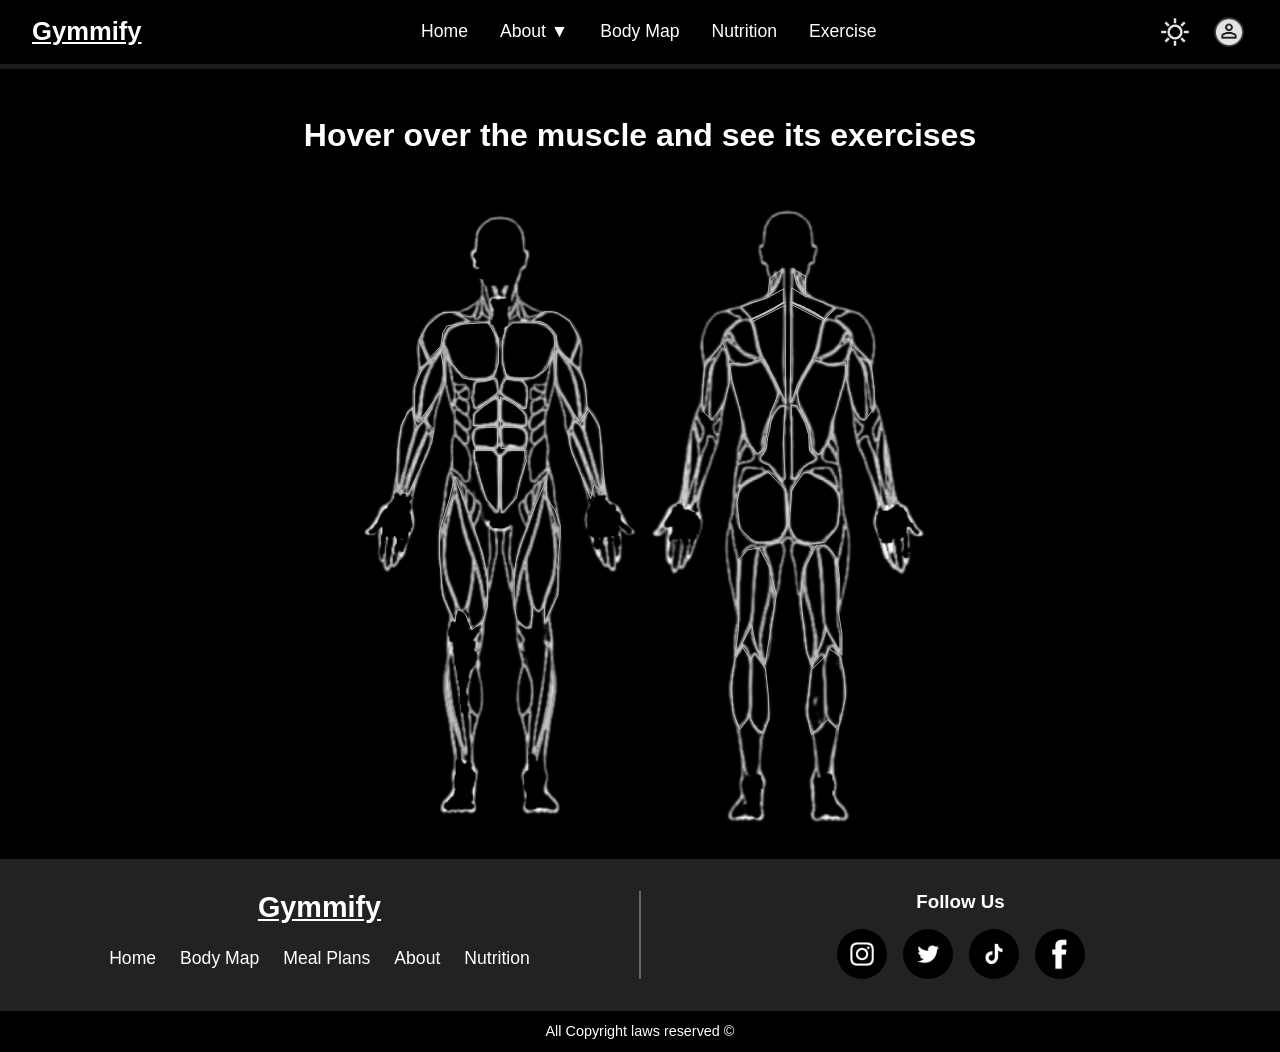
==== bodymap.html @ c86f5526 "Initial commit: Static pages for Gymmify fitness app" ====
<!DOCTYPE html>
<html lang="en">
<head>
    <meta charset="UTF-8">
    <meta name="viewport" content="width=device-width, initial-scale=1.0">
    <title>Gymmify - Your All-in-One Fitness App</title>
    <link rel="stylesheet" href="styles.css" />
    <script src="script.js" defer></script>
</head>

<body>
    <header>
        <div class="logo">
            <a href="index.html">Gymmify</a>
        </div>
        
        <button class="menu-toggle" aria-label="Toggle menu">
            <span></span>
            <span></span>
            <span></span>
        </button>
        
        <nav>
            <ul>
                <li><a href="index.html">Home</a></li>
                <li><a href="#">About ▼</a></li>
                <li><a href="bodymap.html">Body Map</a></li>
                <li><a href="#">Nutrition</a></li>
                <li><a href="exercises.html">Exercise</a></li>
            </ul>
        </nav>
        
        <div class="icons">
            <img src="/images/brightness.png" alt="Theme toggle" aria-label="Toggle theme">
            <img src="/images/pfp.png" alt="User profile" aria-label="User profile">
        </div>
    </header>
    <main>
        <h2 class="bodypage">Hover over the muscle and see its exercises</h2>
        <div class="body">
            <svg width="716" height="704" viewBox="0 0 716 704" fill="none" xmlns="http://www.w3.org/2000/svg" xmlns:xlink="http://www.w3.org/1999/xlink">
            <rect width="716" height="704" fill="#1E1E1E"/>
            <path id="Vector" d="M362 0H0V704H362V0Z" fill="black"/>
            <path id="Vector_2" d="M362 0H0V704H362V0Z" fill="url(#pattern0_137_194)"/>
            <path id="quads right" d="M175.5 359.5L157 311L151 336L140.5 370V398.5L144 440.5L157 468.5L159.5 455.5H163L168.5 459.5L175.5 477L187.5 468.5L192.5 451.5V420.5L187.5 396L175.5 359.5Z" stroke="#BFBFBF"/>
            <path id="quads left" d="M244 343.5L256.5 314V334L266 347.5L271.5 363.5V373.5L269 407.5V439.5L254.5 468.5V451.5L248 457.5L242 451.5L239.5 475H233.5L224.5 466.5L221.5 451.5V435V415.5L224.5 398.5L230 381L244 343.5Z" stroke="#BFBFBF"/>
            <path id="chest right" d="M194.5 143.5L193 143.603M193 143.603L165.5 145.5L150 150L144 166L147 181.5L158 193L165.5 204L184.5 207C188.833 206.667 197.7 205.6 198.5 204C199.3 202.4 202.833 192.667 204.5 188V163.5L193 143.603Z" stroke="#BFBFBF"/>
            <path id="chest left" d="M212.5 150L220.5 144H247.5L256 147L265.5 158.5V177L256 195L242.5 204H214L209 188V162.5L212.5 150Z" stroke="#BFBFBF"/>
            <path id="bicep left" d="M266 210L268 174.5L293 196L298.5 211.5L301 238.5L292 251.5L266 210Z" stroke="#BFBFBF"/>
            <path id="bicep right" d="M142 172L122 193L113.5 213V245.5L118 252L144 215.5L147.5 206.5L141 172" stroke="#BFBFBF"/>
            <path id="forearm left" d="M292.5 254.5L303 239.5L314 256L316.5 286L320.5 330L308 319.5L304.5 335L301.5 327L283.5 283L279.5 262.5L287 251.5L292.5 254.5Z" stroke="#BFBFBF"/>
            <path id="forearm right" d="M107 239.5L106.5 240.5M106.5 240.5L99 255.5L95 286.5L94 318L99 327.5L107 330L119.5 302.5L132 274.5L134.5 259.5L124 249.5L116.5 258L113 249.5L111 236.5L106.5 240.5Z" stroke="#BFBFBF"/>
            <path id="shoulder right" d="M144 133L158.5 132.5L173.5 143L148.5 147.5L144 155L142 169.5L128 184L118 163L127 147.5L144 133Z" stroke="#BFBFBF"/>
            <path id="shoulder left" d="M242.5 140.5L254.5 132H263L264.5 132.5L268 133L282 142.5L293 162.5L290.5 167.5L283.5 186L267.5 171.5V157.5L258 146.5L250 142.5H241L242.5 140.5Z" stroke="#BFBFBF"/>
            <path id="abdominal 1" d="M230.5 206C230.381 206 230.029 205.993 229.5 205.979M229.5 205.979C226.483 205.904 217.679 205.642 213 205.5L208 211L206.5 220.5L212 225L220 229L225.5 234L229.5 237H234.5L235.5 227V221V213.5L229.5 205.979Z" stroke="#BFBFBF"/>
            <path id="abdominal 2" d="M200.5 204.5L189 208L180 208.5L178 212C178.167 215 178.4 221.1 178 221.5C177.5 222 175.5 222 175.5 226C175.5 230 179 235 179 236C179 237 181 237 182.5 236C184 235 185 236 186 234.5C187 233 189 232 190 231.5C191 231 190.5 230.5 191.5 230C192.5 229.5 194 228.5 194.5 228C195 227.5 197.5 224.5 198 224C198.4 223.6 199.833 222.5 200.5 222C200.5 222.167 200.7 222.3 201.5 221.5C202.3 220.7 203.5 219.167 204 218.5V217C203.667 216.667 203 215.6 203 214C203 212 204 207 203 206.5C202.2 206.1 201.667 205.333 201.5 205" stroke="#BFBFBF"/>
            <path id="abdominal 3" d="M206.5 256V224.5L221.5 232.5L234.5 243.5V256H206.5Z" stroke="#BFBFBF"/>
            <path id="abdominal 4" d="M204 255.5V224L189.5 234L178 243L177 255.5H204Z" stroke="#BFBFBF"/>
            <path id="abdominal 5" d="M232.5 280.5H207.5L206.5 257.5H230.5L235.5 268L234 280.5H232.5Z" stroke="#BFBFBF"/>
            <path id="abdominal 6" d="M203.5 258V258.5M203.5 258.5V280H179.5L176 270L178 261L181.5 257.5H203.5V258.5Z" stroke="#BFBFBF"/>
            <path id="abdominal 7" d="M232.5 282.5H214L207.5 288V350L210.5 349L224 334L227.5 316.5L230.5 307C232.333 301.5 235.8 291 235 293C234.2 295 233 286.833 232.5 282.5Z" stroke="#BFBFBF"/>
            <path id="abdominal 8" d="M204.5 347.037V287.919L198.5 282.5H178.5V293.338L183 308.61L191 335.213L203.5 349.5L204.5 347.037Z" stroke="#BFBFBF"/>
            <path id="Vector_3" d="M716 0H362V704H716V0Z" fill="black"/>
            <path id="Vector_2_2" d="M716 0H362V704H716V0Z" fill="url(#pattern1_137_194)"/>
            <path id="neck left" d="M499 95.4921L512.5 85.8413L508.5 101.079L496.5 115.302L499 95.4921Z" stroke="#BFBFBF"/>
            <path id="neck right" d="M528 102.603L524 85.8413L537.5 93.4603V113.27L528 102.603Z" stroke="#BFBFBF"/>
            <path id="Vector 1" d="M477 140.597C477.77 140.487 479.028 140.195 479.867 139.82C481.237 139.209 481.802 138.897 482.549 138.586C482.91 138.436 483.244 138.312 483.594 138.12C484.049 137.871 484.985 137.618 486.162 137.217C487.161 136.876 488.099 136.228 489.061 135.818C489.636 135.572 490.029 135.441 490.656 135.105C491.796 134.491 492.622 134.123 492.953 133.942C493.634 133.568 494.242 133.374 494.582 133.219C495.135 132.968 496.108 132.371 497.205 131.842C497.918 131.497 498.398 131.235 498.759 130.943C498.997 130.75 499.745 130.433 500.618 129.985C501.543 129.51 502.683 128.968 503.159 128.694C503.847 128.298 504.212 127.945 504.591 127.743C505.047 127.5 505.508 127.103 506.29 126.555C507.001 126.058 507.561 125.786 507.947 125.567C508.61 125.19 509 125.037 509.343 124.808C509.644 124.607 510.009 124.36 510.351 124.186C510.624 124.047 510.891 123.903 511.143 123.711C511.456 123.473 511.773 123.263 512.061 123.08C512.431 122.844 512.727 122.751 513.185 122.54C513.699 122.311 513.951 122.239 514.104 122.166C514.185 122.129 514.274 122.092 514.42 122" stroke="#BFBFBF" stroke-width="2" stroke-linecap="round"/>
            <path id="Vector 2" d="M522 121.905C522.771 122.013 524.028 122.305 524.867 122.68C526.237 123.292 526.803 123.604 527.55 123.915C527.91 124.065 528.244 124.189 528.594 124.38C529.049 124.63 529.985 124.883 531.162 125.285C532.161 125.625 533.1 126.272 534.062 126.683C534.637 126.929 535.03 127.06 535.656 127.397C536.797 128.009 537.623 128.377 537.953 128.559C538.635 128.934 539.242 129.127 539.583 129.281C540.135 129.532 541.108 130.129 542.206 130.66C542.918 131.004 543.398 131.265 543.76 131.559C543.998 131.751 544.746 132.069 545.618 132.517C546.543 132.991 547.684 133.532 548.16 133.807C548.847 134.202 549.213 134.556 549.592 134.759C550.047 135.001 550.509 135.398 551.291 135.945C552.001 136.443 552.562 136.714 552.948 136.934C553.611 137.31 554 137.464 554.344 137.693C554.644 137.894 555.009 138.14 555.352 138.315C555.625 138.453 555.891 138.599 556.144 138.791C556.457 139.028 556.774 139.238 557.061 139.421C557.431 139.656 557.727 139.751 558.186 139.96C558.7 140.189 558.952 140.263 559.104 140.336C559.186 140.372 559.275 140.409 559.421 140.5" stroke="#BFBFBF" stroke-width="2" stroke-linecap="round"/>
            <path id="lat left" d="M509 218.693L491.5 183L472 189.629L455 188.099L458 207.985L466 237.05L472 269.683L485 286L492.5 281.921L499.5 242.658L509 218.693Z" stroke="#BFBFBF"/>
            <path id="lat right" d="M563.333 189.554L546.171 184L528 217.828L531.533 236.005L541.629 256.706L544.657 280.436L551.219 287L555.257 284.475L566.362 267.309L567.371 250.142L581 202.681V187.029L563.333 189.554Z" stroke="#BFBFBF"/>
            <path id="tricep left" d="M428 190.145L448 166C450 170.695 454 180.286 454 181.091C454 181.896 454.667 199.535 455 208.255L449 233.406L435.5 249L428 241.958L425 233.406L428 190.145Z" stroke="#BFBFBF"/>
            <path id="tricep right" d="M583 184.298L588.5 168L607.5 185.826L609.5 195.503L612 215.876V237.267L601.5 250L595.5 247.453L589.5 236.248L582 204.671L583 184.298Z" stroke="#BFBFBF"/>
            <path id="trap left" d="M479 140.19L467 126.476L495.5 117.333L514 107.175V122.413L479 140.19Z" stroke="#BFBFBF"/>
            <path id="trap right" d="M522 121.905L522.5 106.159L538 115.81L540 114.794L570 128L558.5 140.698L522 121.905Z" stroke="#BFBFBF"/>
            <path id="mid back right" d="M557 141.923L522 124L521 230H522.5L525 223.343L528 213.101L545.5 182.377L553 162.406L557 141.923Z" stroke="#BFBFBF"/>
            <path id="mid back left" d="M479 143.343L515.493 125L516 232L515.493 228.943L493.192 183.595L490.658 181.557L479 143.343Z" stroke="#BFBFBF"/>
            <path id="glute left" d="M466.5 322.032L496 305.27L516 325.587L518 364.19L508 381.968H482L466.5 367.238L463 339.81L466.5 322.032Z" stroke="#BFBFBF"/>
            <path id="glute right" d="M520 364.19L522.5 325.587L536 306.286H538L544 307.302L564 318.476L574.5 329.651V344.889L572.5 364.19L559 381.968L540.5 384.508L527 379.429L520 364.19Z" stroke="#BFBFBF"/>
            <path id="hamstring left" d="M474.846 390.53L487.209 388L498.088 408.745L506 439.104L493.637 515L483.747 496.279L479.297 471.992L461 505.892L464.956 476.04V401.155L474.846 390.53Z" stroke="#BFBFBF"/>
            <path id="hamstring right" d="M536 411.385L549 386H560.5L571 398.692L574.5 419.508L573 456.062L577 480.938V504.292L560.5 477.385L544.5 518L539 501.246L536 477.385L532 440.323L536 411.385Z" stroke="#BFBFBF"/>
            <path id="calf right" d="M543.952 520.373L560.253 504.622L562.229 497L575.072 506.146L579.024 521.897L581 549.843C578.365 561.53 573.096 585.106 573.096 585.919C573.096 586.732 565.852 578.467 562.229 574.232L543.952 591L540 572.708V553.908L543.952 520.373Z" stroke="#BFBFBF"/>
            <path id="calf left" d="M478.241 509.213L468.855 496L460.952 509.213L458.482 524.459L457 540.213L458.976 566.639L466.386 585.443L476.759 571.213L483.675 584.934L491.578 589L498 573.754L497.012 545.803L494.048 518.869L482.687 502.607L478.241 509.213Z" stroke="#BFBFBF"/>
            <path id="lower back right" d="M535 301L549 292V289L542 283L541 265.5L537.5 253.5L528.5 234.5L522 233L523 313H524H528.5L535 301Z" stroke="#BFBFBF"/>
            <path id="lower back left" d="M513.5 272.5L515.5 313.5L514 314.5L512 315C511.333 314.167 509.8 312.3 509 311.5C508.2 310.7 507.667 309.833 507.5 309.5L506 308C505.5 307.5 504.5 305.5 503 305C501.5 304.5 503 303.5 500.5 300.5C499.7 300.1 498.5 298.667 498 298L493.5 297L490 294.5L488.5 290.5L491.5 286.5L495 281L496.5 268.5C497.5 264.833 499.5 257.2 499.5 256V254L503 243L510 234.5H515.5L513.5 272.5Z" stroke="#BFBFBF"/>
            <defs>
            <pattern id="pattern0_137_194" patternContentUnits="objectBoundingBox" width="1" height="1">
            <use xlink:href="#image0_137_194" transform="matrix(0.00393481 0 0 0.00202135 0 -0.000283447)"/>
            </pattern>
            <pattern id="pattern1_137_194" patternContentUnits="objectBoundingBox" width="1" height="1">
            <use xlink:href="#image1_137_194" transform="scale(0.0026178 0.00133723)"/>
            </pattern>
            <image id="image0_137_194" data-name="body-removebg-preview (2).png" width="504" height="495" preserveAspectRatio="none" xlink:href="[data-uri]"/>
            <image id="image1_137_194" data-name="image.png" width="382" height="748" preserveAspectRatio="none" xlink:href="[data-uri]"/>
            </defs>
            </svg>
        </div>
        <div id="muscle-info-box"></div>
        <!-- <div class="exercises">
            <p id="exercise">PLACEHOLDERS</p>

        </div> -->
    </main>
    <footer>
        <div class="footer-top">
            <div class="footer-left">
                <div class="brand-row">
                    <h2>Gymmify</h2>
                </div>
                <nav class="top-links">
                    <a href="#">Home</a>
                    <a href="#">Body Map</a>
                    <a href="#">Meal Plans</a>
                    <a href="#">About</a>
                    <a href="#">Nutrition</a>
                </nav>
            </div>

            <div class="footer-right">
                <h3>Follow Us</h3>
                <div class="social-icons">
                    <a href="#" aria-label="Instagram">
                        <img src="/images/instablack.png" alt="Instagram">
                    </a>
                    <a href="#" aria-label="Twitter">
                        <img src="/images/twitterblack.png" alt="Twitter">
                    </a>
                    <a href="#" aria-label="TikTok">
                        <img src="/images/tiktokblack.png" alt="TikTok">
                    </a>
                    <a href="#" aria-label="Facebook">
                        <img src="/images/faceblack.png" alt="Facebook">
                    </a>
                </div>
            </div>
        </div>

        <div class="footer-bottom">
            <p>All Copyright laws reserved ©</p>
        </div>
    </footer>
</body>
</html>
---- styles.css ----
* {
  margin: 0;
  padding: 0;
  box-sizing: border-box;
}

body{
    background-color: #000; 
    font-family: Arial, sans-serif;
}

/* ==================== HEADER ==================== */
header {
    color: #fff;
    padding: 0.8rem 2rem;
    display: flex;
    align-items: center;
    justify-content: space-between;
    border-bottom: solid #1C1C1C 5px;
    position: relative;
}

.logo {
    font-size: 1.6rem;
    font-weight: bold;
    text-decoration: underline;
    z-index: 1001;
}

.logo a {
    color: white;
    text-decoration: none;
}

/* Hamburger Menu Button */
.menu-toggle {
    display: none; /* Hidden by default on desktop */
    background: none;
    border: none;
    cursor: pointer;
    padding: 0.5rem;
    z-index: 1001;
    flex-direction: column;
    gap: 4px;
}

.menu-toggle span {
    display: block;
    width: 25px;
    height: 3px;
    background-color: #fff;
    transition: all 0.3s ease;
    border-radius: 2px;
}

/* Hamburger animation when open */
.menu-toggle.active span:nth-child(1) {
    transform: rotate(45deg) translate(5px, 5px);
}

.menu-toggle.active span:nth-child(2) {
    opacity: 0;
}

.menu-toggle.active span:nth-child(3) {
    transform: rotate(-45deg) translate(7px, -6px);
}

nav {
    display: flex;
}

nav ul {
    list-style: none;
    margin: 0;
    padding: 0;
    display: flex;
    gap: 2rem;
}

nav a {
    text-decoration: none;
    color: #fff;
    font-size: 1.1rem;
}

nav a:hover {
    opacity: 0.6;
    text-decoration: underline;
}

.icons {
    display: flex;
    align-items: center;
    gap: 1rem;
    z-index: 1001;
}

.icons img {
  width: 38px;
  height: 38px;
  border-radius: 50%;
  padding: 4px;
  cursor: pointer;
  transition: transform 0.2s ease;
}

.icons img:hover {
  transform: scale(1.3);
}

/* ==================== MAIN CONTENT ==================== */
main {
    margin-left: 10%;
    margin-right: 10%;
}

.feature {
  display: grid;
  grid-template-columns: 1fr 1fr;
  align-items: center;
  gap: 2rem;
  margin: 3rem 0;
  padding: 0 2rem;
}

.feature .text {
  max-width: 500px;
  margin: 0 auto;
  text-align: center;
}

.feature .image {
  display: flex;
  justify-content: center;
}

.feature .image img {
  max-width: 60%;
  height: auto;
}

h2 {
    color: white;
    font-size: clamp(1.2rem, 3vw, 2rem); /* Responsive font size */
}

button {
  margin: 2rem;
  padding: 1rem 2rem;
  border-radius: 10px;
  cursor: pointer; 
  background-color: #2C2C2C;
  border: none;
  color: white;
  font-size: 1rem;
  transition: background-color 0.3s ease;
}

button:hover {
  background-color: #414040;
  text-decoration: underline;
}

/* ==================== FOOTER ==================== */
footer {
  background: #111;
  color: #fff;
  width: 100%;
}

.footer-top {
  display: flex;
  justify-content: space-between;
  align-items: flex-start;
  padding: 2rem;
  background: #222;
  gap: 2rem;
}

.footer-left {
  flex: 1;
  min-width: 250px;
  text-align: center; /* Center all content */
  display: flex;
  flex-direction: column;
  align-items: center;
}

.footer-right {
  flex: 1;
  padding-left: 2rem;
  border-left: 2px solid #666;
  min-width: 200px;
  text-align: center; /* Center all content */
  display: flex;
  flex-direction: column;
  align-items: center;
}

.brand-row {
  display: flex;
  flex-direction: column; /* Stack Gymmify on top */
  align-items: center;
  gap: 1rem;
  margin-bottom: 1.5rem;
  width: 100%;
}

.brand-row h2 {
  text-decoration: underline;
  margin: 0;
  font-size: 1.8rem;
}

.top-links {
  display: flex;
  gap: 1.5rem;
  flex-wrap: wrap;
  justify-content: center;
}

.top-links a {
  text-decoration: none;
  color: #fff;
}

.top-links a:hover {
  opacity: 0.7;
}

.bottom-links {
  list-style: none;
  margin: 0;
  padding: 0;
  display: flex;
  gap: 2rem;
  flex-wrap: wrap;
  justify-content: center; /* Center the links */
}

.bottom-links a {
  text-decoration: none;
  color: #fff;
}

.bottom-links a:hover {
  opacity: 0.7;
}

.footer-right h3 {
  margin-bottom: 1rem;
  text-align: center;
}

.social-icons {
  display: flex;
  gap: 1rem;
  flex-wrap: wrap;
  justify-content: center; /* Center the icons */
}

.social-icons a {
  display: inline-flex;
  align-items: center;
  justify-content: center;
  background: #000;
  border-radius: 50%;
  width: 50px;
  height: 50px;
  transition: transform 0.2s ease;
}

.social-icons a:hover {
  transform: scale(1.1);
}

.social-icons img {
  width: 38px;
  height: 38px;
}

.footer-bottom {
  background: #000;
  text-align: center;
  padding: 0.8rem;
  font-size: 0.9rem;
}

/* ==================== RESPONSIVE BREAKPOINTS ==================== */

/* Tablet (768px and below) */
@media (max-width: 768px) {
  /* Header adjustments - Show hamburger menu */
  header {
    padding: 0.8rem 1rem;
  }
  
  .menu-toggle {
    display: flex; /* Show hamburger on tablet and mobile */
  }
  
  nav {
    position: fixed;
    top: 0;
    right: -100%; /* Hidden off-screen */
    width: 70%;
    max-width: 300px;
    height: 100vh;
    background: #1a1a1a;
    padding: 5rem 2rem 2rem;
    transition: right 0.3s ease;
    z-index: 1000;
    box-shadow: -2px 0 10px rgba(0, 0, 0, 0.5);
  }
  
  nav.active {
    right: 0; /* Slide in when active */
  }
  
  nav ul {
    flex-direction: column;
    gap: 1.5rem;
    width: 100%;
  }
  
  nav li {
    width: 100%;
  }
  
  nav a {
    font-size: 1.2rem;
    display: block;
    padding: 0.5rem 0;
  }
  
  .logo {
    font-size: 1.4rem;
  }
  
  /* Main content adjustments */
  main {
    margin-left: 5%;
    margin-right: 5%;
  }
  
  .feature {
    grid-template-columns: 1fr;
    text-align: center;
    padding: 0 1rem;
    gap: 1.5rem;
  }
  
  .feature .text {
    max-width: 100%;
  }
  
  .feature .image img {
    max-width: 80%;
  }
  
  /* Footer adjustments */
  .footer-top {
    flex-direction: column;
    padding: 1.5rem;
  }
  
  .footer-left,
  .footer-right {
    padding: 0;
    border: none;
    width: 100%;
  }
  
  .footer-right {
    margin-top: 2rem;
    padding-top: 2rem;
    border-top: 2px solid #666;
    border-left: none;
  }
  
  .brand-row {
    align-items: center;
  }
  
  .bottom-links {
    gap: 1rem;
  }
}

/* Mobile (480px and below) */
@media (max-width: 480px) {
  /* Header stays compact with hamburger */
  header {
    padding: 0.8rem 1rem;
  }
  
  .logo {
    font-size: 1.3rem;
  }
  
  nav {
    width: 80%;
    max-width: 250px;
  }
  
  nav a {
    font-size: 1.1rem;
  }
  
  .icons img {
    width: 32px;
    height: 32px;
  }
  
  /* Main content */
  main {
    margin-left: 2%;
    margin-right: 2%;
  }
  
  .feature {
    margin: 2rem 0;
    padding: 0 0.5rem;
  }
  
  button {
    padding: 0.8rem 1.5rem;
    margin: 1rem;
    font-size: 0.9rem;
  }
  
  /* Footer */
  .footer-top {
    padding: 1rem;
  }
  
  .brand-row h2 {
    font-size: 1.3rem;
  }
  
  .top-links {
    gap: 1rem;
  }
  
  .top-links a {
    font-size: 0.95rem;
  }
  
  .social-icons a {
    width: 45px;
    height: 45px;
  }
  
  .social-icons img {
    width: 32px;
    height: 32px;
  }
}
/* .body{
  display:flex;
  border:  2px solid red;
  justify-content: center;
  
} */
/* Container styling - make it responsive */
/* Container styling - make it responsive */
/* Container styling - make it responsive */
.body {
  width: 100%;
  max-width: 700px;
  margin: 0 auto;
  padding: 20px;
}

.body svg {
  width: 100%;
  height: auto;
  display: block;
}

/* Target ONLY the muscle paths by their specific IDs */
svg path[id="tricep left"],
svg path[id="tricep right"],
svg path[id="bicep left"],
svg path[id="bicep right"],
svg path[id="lat left"],
svg path[id="lat right"],
svg path[id="glute left"],
svg path[id="glute right"],
svg path[id="hamstring left"],
svg path[id="hamstring right"],
svg path[id="calf left"],
svg path[id="calf right"],
svg path[id="chest left"],
svg path[id="chest right"],
svg path[id="shoulder left"],
svg path[id="shoulder right"],
svg path[id="forearm left"],
svg path[id="forearm right"],
svg path[id="quads left"],
svg path[id="quads right"],
svg path[id="trap left"],
svg path[id="trap right"],
svg path[id="mid back left"],
svg path[id="mid back right"],
svg path[id="lower back left"],
svg path[id="lower back right"],
svg path[id="neck left"],
svg path[id="neck right"],
svg path[id="abdominal 1"],
svg path[id="abdominal 2"],
svg path[id="abdominal 3"],
svg path[id="abdominal 4"],
svg path[id="abdominal 5"],
svg path[id="abdominal 6"],
svg path[id="abdominal 7"],
svg path[id="abdominal 8"] {
  fill: transparent;
  transition: fill 0.3s ease;
  cursor: pointer;
}

/* Hover and active state - turns red */
svg path[id="tricep left"]:hover,
svg path[id="tricep right"]:hover,
svg path[id="bicep left"]:hover,
svg path[id="bicep right"]:hover,
svg path[id="lat left"]:hover,
svg path[id="lat right"]:hover,
svg path[id="glute left"]:hover,
svg path[id="glute right"]:hover,
svg path[id="hamstring left"]:hover,
svg path[id="hamstring right"]:hover,
svg path[id="calf left"]:hover,
svg path[id="calf right"]:hover,
svg path[id="chest left"]:hover,
svg path[id="chest right"]:hover,
svg path[id="shoulder left"]:hover,
svg path[id="shoulder right"]:hover,
svg path[id="forearm left"]:hover,
svg path[id="forearm right"]:hover,
svg path[id="quads left"]:hover,
svg path[id="quads right"]:hover,
svg path[id="trap left"]:hover,
svg path[id="trap right"]:hover,
svg path[id="mid back left"]:hover,
svg path[id="mid back right"]:hover,
svg path[id="lower back left"]:hover,
svg path[id="lower back right"]:hover,
svg path[id="neck left"]:hover,
svg path[id="neck right"]:hover,
svg path[id="abdominal 1"]:hover,
svg path[id="abdominal 2"]:hover,
svg path[id="abdominal 3"]:hover,
svg path[id="abdominal 4"]:hover,
svg path[id="abdominal 5"]:hover,
svg path[id="abdominal 6"]:hover,
svg path[id="abdominal 7"]:hover,
svg path[id="abdominal 8"]:hover,
svg path.active {
  fill: rgba(255, 74, 74, 0.7);
}

/* Keep Vector paths (background images) untouched */
svg path[id^="Vector"],
svg rect {
  pointer-events: none;
  cursor: default;
}

/* Info box - separate section below body */
#muscle-info-box {
  max-width: 800px;
  margin: 3rem auto 2rem;
  padding: 0 20px;
  display: none;
}

#muscle-info-box.show {
  display: block;
  animation: slideUp 0.4s ease;
}

@keyframes slideUp {
  from {
    opacity: 0;
    transform: translateY(20px);
  }
  to {
    opacity: 1;
    transform: translateY(0);
  }
}

.muscle-info-content {
  background: #1a1a1a;
  border-left: 4px solid #ff4444;
  padding: 0;
  position: relative;
}

/* Muscle title section */
.muscle-header {
  padding: 2rem;
  background: linear-gradient(135deg, rgba(255, 68, 68, 0.1) 0%, transparent 100%);
  border-bottom: 1px solid #333;
}

.muscle-title {
  color: #ff4444;
  font-size: 2.5rem;
  font-weight: bold;
  margin: 0 0 1rem 0;
  letter-spacing: 1px;
  text-transform: uppercase;
  font-family: 'Bebas Neue', sans-serif;
}

.muscle-description {
  color: #cccccc;
  font-size: 1rem;
  line-height: 1.7;
  margin: 0;
}

/* Exercises section */
.exercises-section {
  padding: 2rem;
}

.exercises-title {
  color: white;
  font-size: 1.5rem;
  font-weight: bold;
  margin: 0 0 1.5rem 0;
  letter-spacing: 1px;
  text-transform: uppercase;
  font-family: 'Bebas Neue', sans-serif;
}

.exercises-list {
  display: flex;
  flex-direction: column;
  gap: 0.75rem;
  margin-bottom: 2rem;
}

.exercise-item {
  background: #0d0d0d;
  padding: 1rem 1.25rem;
  border-left: 3px solid #ff4444;
  font-size: 1rem;
  color: white;
  transition: all 0.2s ease;
  position: relative;
}

.exercise-item::before {
  content: '→';
  position: absolute;
  left: -30px;
  color: #ff4444;
  font-size: 1.2rem;
  transition: left 0.3s ease;
}

.exercise-item:hover {
  background: #1a1a1a;
  border-left-width: 10px;
  transform: translateX(5px);
}

/* .exercise-item:hover::before {
  left: px;
} */

.view-all-btn {
  width: 100%;
  background: linear-gradient(135deg, #ff4444 0%, #cc0000 100%);
  color: white;
  border: none;
  padding: 1rem 3rem;
  font-size: 1.2rem;
  font-weight: bold;
  border-radius: 6px;
  cursor: pointer;
  letter-spacing: 1px;
  text-transform: uppercase;
  transition: all 0.3s ease;
  box-shadow: 0 4px 15px rgba(255, 68, 68, 0.3);
  font-family: 'Bebas Neue', sans-serif;
  margin-left: -1px;
}

.view-all-btn:hover {
  background: linear-gradient(135deg, #ff5555 0%, #dd0000 100%);
  transform: translateY(-2px);
  box-shadow: 0 6px 20px rgba(255, 68, 68, 0.5);
}

.view-all-btn:active {
  transform: translateY(0);
}

/* Responsive Design */
@media (max-width: 768px) {
  .muscle-title {
    font-size: 2rem;
  }
  
  .muscle-header {
    padding: 1.5rem;
  }
  
  .exercises-section {
    padding: 1.5rem;
  }
  
  .exercise-item {
    padding: 0.875rem 1rem;
    font-size: 0.95rem;
  }
}

@media (max-width: 480px) {
  .body {
    padding: 10px;
  }
  
  #muscle-info-box {
    margin: 2rem auto 1rem;
    padding: 0 10px;
  }
  
  .muscle-title {
    font-size: 1.75rem;
  }
  
  .muscle-description {
    font-size: 0.9rem;
  }
  
  .muscle-header {
    padding: 1.25rem;
  }
  
  .exercises-section {
    padding: 1.25rem;
  }
  
  .exercises-title {
    font-size: 1.25rem;
  }
  
  .view-all-btn {
    font-size: 1rem;
    padding: 0.875rem 1.5rem;
  }
}
.bodypage{
  text-align: center;
  margin-top: 3rem;
  margin-bottom:1rem;
}
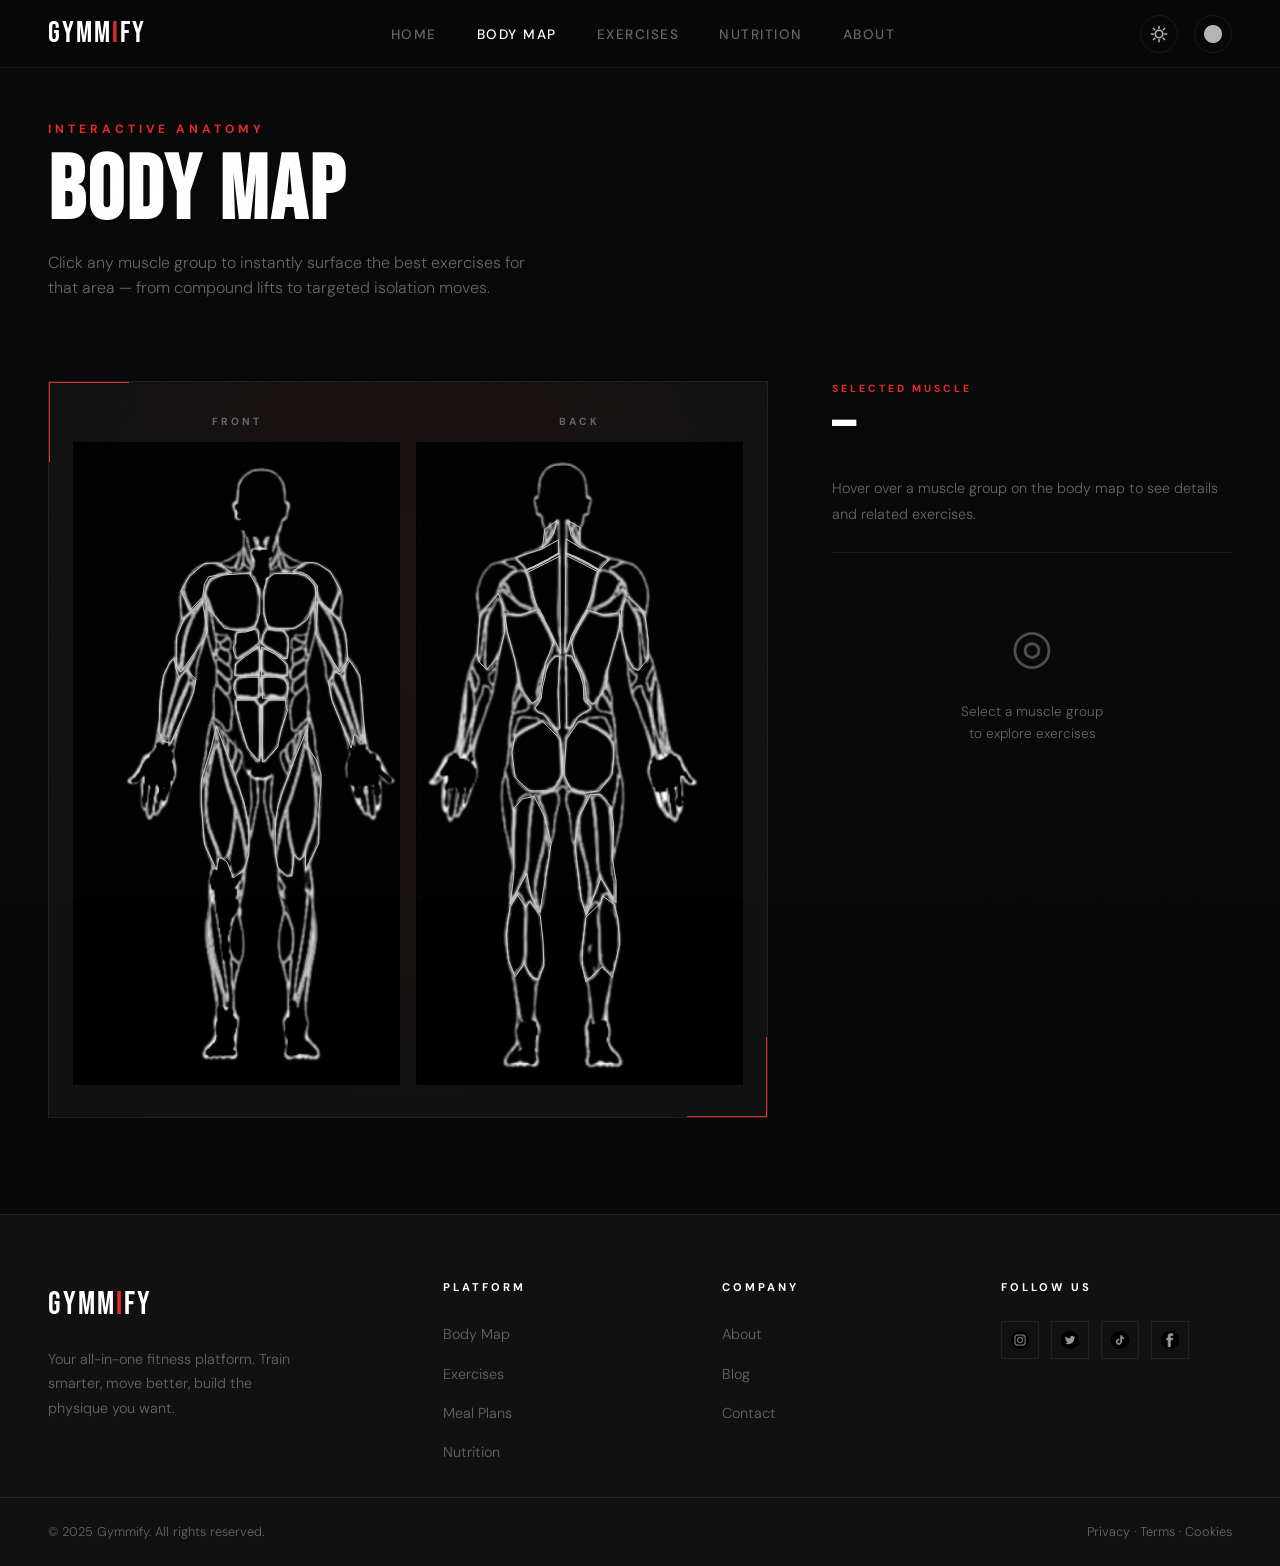
==== commit 943102cf: "refactor: shared CSS/JS, Supabase integration, auth, save feature" ====
--- a/bodymap.html
+++ b/bodymap.html
@@ -3,140 +3,359 @@
 <head>
     <meta charset="UTF-8">
     <meta name="viewport" content="width=device-width, initial-scale=1.0">
-    <title>Gymmify - Your All-in-One Fitness App</title>
-    <link rel="stylesheet" href="styles.css" />
-    <script src="script.js" defer></script>
+    <title>Gymmify — Body Map</title>
+    <link rel="preconnect" href="https://fonts.googleapis.com">
+    <link rel="preconnect" href="https://fonts.gstatic.com" crossorigin>
+    <link href="https://fonts.googleapis.com/css2?family=Bebas+Neue&family=DM+Sans:ital,wght@0,300;0,400;0,500;0,700;1,300&display=swap" rel="stylesheet">
+    <link rel="stylesheet" href="shared.css">
+    <style>
+        /* ===== PAGE HERO ===== */
+        .page-hero { padding: 120px 3rem 3rem; max-width: 1280px; margin: 0 auto; opacity: 0; animation: fadeUp 0.7s 0.1s forwards; }
+        .page-eyebrow { font-size: 0.75rem; font-weight: 700; letter-spacing: 4px; text-transform: uppercase; color: var(--red); margin-bottom: 0.75rem; }
+        .page-title { font-family: var(--font-display); font-size: clamp(3rem, 7vw, 6rem); line-height: 0.92; letter-spacing: 3px; text-transform: uppercase; color: var(--white); margin-bottom: 1rem; }
+        .page-sub { font-size: 1rem; font-weight: 300; color: var(--muted); max-width: 480px; }
+
+        /* ===== BODY MAP SECTION ===== */
+        .bodymap-section { max-width: 1280px; margin: 0 auto; padding: 2rem 3rem 6rem; display: grid; grid-template-columns: 1fr 400px; gap: 4rem; align-items: start; }
+        .body-map-wrapper { background: var(--surface); background-image: radial-gradient(ellipse at 50% 30%, rgba(232,41,42,0.07) 0%, transparent 70%); border: 1px solid var(--border); position: relative; padding: 2rem 1.5rem; overflow: hidden; }
+        .body-map-wrapper::after { content: ''; position: absolute; top: 0; left: 0; width: 80px; height: 80px; border-top: 1px solid var(--red); border-left: 1px solid var(--red); pointer-events: none; }
+        .corner-br { position: absolute; bottom: 0; right: 0; width: 80px; height: 80px; border-bottom: 1px solid var(--red); border-right: 1px solid var(--red); pointer-events: none; }
+        .view-labels { display: flex; gap: 1rem; margin-bottom: 0.75rem; }
+        .view-label { flex: 1; text-align: center; font-size: 0.65rem; font-weight: 700; letter-spacing: 3px; text-transform: uppercase; color: var(--muted); }
+        .svg-panels { display: flex; gap: 1rem; width: 100%; }
+        .svg-panel { flex: 1; position: relative; overflow: hidden; }
+        .svg-panel svg { width: 100%; height: auto; display: block; }
+        .svg-panel svg path[id] { fill: transparent; stroke: rgba(255,255,255,0.25); stroke-width: 1; cursor: pointer; pointer-events: all; transition: fill 0.2s, stroke 0.2s; }
+        .svg-panel svg path[id]:hover { fill: rgba(107, 0, 0, 0.45) !important; stroke: var(--red) !important; stroke-width: 1.5; }
+        .svg-panel svg path[id].active { fill: rgba(232,41,42,0.35) !important; stroke: var(--red) !important; stroke-width: 1.5; }
+        .svg-panel svg path:not([id]) { pointer-events: none; }
+
+        /* ===== INFO PANEL ===== */
+        .info-panel { position: sticky; top: 88px; }
+        .panel-header { border-bottom: 1px solid var(--border); padding-bottom: 1.5rem; margin-bottom: 1.5rem; }
+        .panel-label { font-size: 0.65rem; font-weight: 700; letter-spacing: 3px; text-transform: uppercase; color: var(--red); margin-bottom: 0.5rem; }
+        .panel-title { font-family: var(--font-display); font-size: 2.8rem; letter-spacing: 2px; text-transform: uppercase; color: var(--white); line-height: 1; min-height: 3.4rem; transition: color 0.3s; }
+        .panel-title.has-content { color: var(--red); }
+        .panel-desc { font-size: 0.9rem; color: var(--muted); font-weight: 300; line-height: 1.8; margin-top: 1rem; min-height: 3rem; }
+        .exercises-label { font-size: 0.65rem; font-weight: 700; letter-spacing: 3px; text-transform: uppercase; color: var(--muted); margin-bottom: 1rem; }
+        .exercise-list { list-style: none; display: flex; flex-direction: column; gap: 0.5rem; }
+        .exercise-item { display: flex; align-items: center; gap: 0.75rem; padding: 0.9rem 1rem; background: var(--surface); border: 1px solid var(--border); cursor: pointer; opacity: 0; transform: translateY(8px); transition: opacity 0.3s ease, transform 0.3s ease, border-color 0.2s, background 0.2s; }
+        .exercise-item.visible { opacity: 1; transform: translateY(0); }
+        .exercise-item:hover { border-color: rgba(232,41,42,0.4); background: rgba(232,41,42,0.05); }
+        .ex-dot { width: 6px; height: 6px; background: var(--red); flex-shrink: 0; }
+        .ex-name { font-size: 0.85rem; font-weight: 500; color: var(--text); flex: 1; }
+        .ex-arrow { font-size: 0.7rem; color: var(--muted); }
+        .empty-state { padding: 2rem 0; text-align: center; }
+        .empty-icon { font-size: 3rem; margin-bottom: 1rem; opacity: 0.3; }
+        .empty-text { font-size: 0.85rem; color: var(--muted); font-weight: 300; }
+        .panel-cta { margin-top: 2rem; padding-top: 1.5rem; border-top: 1px solid var(--border); }
+        .btn-explore { display: inline-flex; align-items: center; gap: 0.6rem; font-size: 0.8rem; font-weight: 700; letter-spacing: 2px; text-transform: uppercase; color: var(--white); border-bottom: 1px solid var(--red); padding-bottom: 2px; transition: gap 0.2s, color 0.2s; cursor: pointer; background: none; border-left: none; border-right: none; border-top: none; }
+        .btn-explore:hover { gap: 1rem; color: var(--red); }
+        .btn-explore::after { content: '→'; }
+
+        /* ===== RESPONSIVE ===== */
+        @media (max-width: 1024px) { .bodymap-section { grid-template-columns: 1fr; gap: 2rem; } .info-panel { position: static; } }
+        @media (max-width: 900px) { .page-hero { padding: 100px 1.5rem 2rem; } .bodymap-section { padding: 1.5rem 1.5rem 4rem; } }
+
+    </style>
 </head>
-
 <body>
+
+
+    <!-- =================== HEADER =================== -->
     <header>
-        <div class="logo">
-            <a href="index.html">Gymmify</a>
-        </div>
-        
-        <button class="menu-toggle" aria-label="Toggle menu">
-            <span></span>
-            <span></span>
-            <span></span>
-        </button>
-        
-        <nav>
+        <a href="index.html" class="logo">GYMM<span>I</span>FY</a>
+        <nav id="main-nav">
             <ul>
                 <li><a href="index.html">Home</a></li>
-                <li><a href="#">About ▼</a></li>
-                <li><a href="bodymap.html">Body Map</a></li>
+                <li><a href="bodymap.html" class="active">Body Map</a></li>
+                <li><a href="exercises.html">Exercises</a></li>
                 <li><a href="#">Nutrition</a></li>
-                <li><a href="exercises.html">Exercise</a></li>
+                <li><a href="#">About</a></li>
             </ul>
         </nav>
-        
-        <div class="icons">
-            <img src="/images/brightness.png" alt="Theme toggle" aria-label="Toggle theme">
-            <img src="/images/pfp.png" alt="User profile" aria-label="User profile">
+        <div class="header-actions">
+            <button class="icon-btn" id="theme-toggle" aria-label="Toggle theme" title="Toggle theme">
+                <img src="/images/brightness.png" alt="Theme">
+            </button>
+            <button class="icon-btn" aria-label="Login or sign up" title="Login / Sign up" onclick="window.location.href='login.html'">
+                <img src="/images/pfp.png" alt="Account">
+            </button>
+            <button class="menu-toggle" id="menu-toggle" aria-label="Toggle menu">
+                <span></span><span></span><span></span>
+            </button>
         </div>
     </header>
-    <main>
-        <h2 class="bodypage">Hover over the muscle and see its exercises</h2>
-        <div class="body">
-            <svg width="716" height="704" viewBox="0 0 716 704" fill="none" xmlns="http://www.w3.org/2000/svg" xmlns:xlink="http://www.w3.org/1999/xlink">
-            <rect width="716" height="704" fill="#1E1E1E"/>
-            <path id="Vector" d="M362 0H0V704H362V0Z" fill="black"/>
-            <path id="Vector_2" d="M362 0H0V704H362V0Z" fill="url(#pattern0_137_194)"/>
-            <path id="quads right" d="M175.5 359.5L157 311L151 336L140.5 370V398.5L144 440.5L157 468.5L159.5 455.5H163L168.5 459.5L175.5 477L187.5 468.5L192.5 451.5V420.5L187.5 396L175.5 359.5Z" stroke="#BFBFBF"/>
-            <path id="quads left" d="M244 343.5L256.5 314V334L266 347.5L271.5 363.5V373.5L269 407.5V439.5L254.5 468.5V451.5L248 457.5L242 451.5L239.5 475H233.5L224.5 466.5L221.5 451.5V435V415.5L224.5 398.5L230 381L244 343.5Z" stroke="#BFBFBF"/>
-            <path id="chest right" d="M194.5 143.5L193 143.603M193 143.603L165.5 145.5L150 150L144 166L147 181.5L158 193L165.5 204L184.5 207C188.833 206.667 197.7 205.6 198.5 204C199.3 202.4 202.833 192.667 204.5 188V163.5L193 143.603Z" stroke="#BFBFBF"/>
-            <path id="chest left" d="M212.5 150L220.5 144H247.5L256 147L265.5 158.5V177L256 195L242.5 204H214L209 188V162.5L212.5 150Z" stroke="#BFBFBF"/>
-            <path id="bicep left" d="M266 210L268 174.5L293 196L298.5 211.5L301 238.5L292 251.5L266 210Z" stroke="#BFBFBF"/>
-            <path id="bicep right" d="M142 172L122 193L113.5 213V245.5L118 252L144 215.5L147.5 206.5L141 172" stroke="#BFBFBF"/>
-            <path id="forearm left" d="M292.5 254.5L303 239.5L314 256L316.5 286L320.5 330L308 319.5L304.5 335L301.5 327L283.5 283L279.5 262.5L287 251.5L292.5 254.5Z" stroke="#BFBFBF"/>
-            <path id="forearm right" d="M107 239.5L106.5 240.5M106.5 240.5L99 255.5L95 286.5L94 318L99 327.5L107 330L119.5 302.5L132 274.5L134.5 259.5L124 249.5L116.5 258L113 249.5L111 236.5L106.5 240.5Z" stroke="#BFBFBF"/>
-            <path id="shoulder right" d="M144 133L158.5 132.5L173.5 143L148.5 147.5L144 155L142 169.5L128 184L118 163L127 147.5L144 133Z" stroke="#BFBFBF"/>
-            <path id="shoulder left" d="M242.5 140.5L254.5 132H263L264.5 132.5L268 133L282 142.5L293 162.5L290.5 167.5L283.5 186L267.5 171.5V157.5L258 146.5L250 142.5H241L242.5 140.5Z" stroke="#BFBFBF"/>
-            <path id="abdominal 1" d="M230.5 206C230.381 206 230.029 205.993 229.5 205.979M229.5 205.979C226.483 205.904 217.679 205.642 213 205.5L208 211L206.5 220.5L212 225L220 229L225.5 234L229.5 237H234.5L235.5 227V221V213.5L229.5 205.979Z" stroke="#BFBFBF"/>
-            <path id="abdominal 2" d="M200.5 204.5L189 208L180 208.5L178 212C178.167 215 178.4 221.1 178 221.5C177.5 222 175.5 222 175.5 226C175.5 230 179 235 179 236C179 237 181 237 182.5 236C184 235 185 236 186 234.5C187 233 189 232 190 231.5C191 231 190.5 230.5 191.5 230C192.5 229.5 194 228.5 194.5 228C195 227.5 197.5 224.5 198 224C198.4 223.6 199.833 222.5 200.5 222C200.5 222.167 200.7 222.3 201.5 221.5C202.3 220.7 203.5 219.167 204 218.5V217C203.667 216.667 203 215.6 203 214C203 212 204 207 203 206.5C202.2 206.1 201.667 205.333 201.5 205" stroke="#BFBFBF"/>
-            <path id="abdominal 3" d="M206.5 256V224.5L221.5 232.5L234.5 243.5V256H206.5Z" stroke="#BFBFBF"/>
-            <path id="abdominal 4" d="M204 255.5V224L189.5 234L178 243L177 255.5H204Z" stroke="#BFBFBF"/>
-            <path id="abdominal 5" d="M232.5 280.5H207.5L206.5 257.5H230.5L235.5 268L234 280.5H232.5Z" stroke="#BFBFBF"/>
-            <path id="abdominal 6" d="M203.5 258V258.5M203.5 258.5V280H179.5L176 270L178 261L181.5 257.5H203.5V258.5Z" stroke="#BFBFBF"/>
-            <path id="abdominal 7" d="M232.5 282.5H214L207.5 288V350L210.5 349L224 334L227.5 316.5L230.5 307C232.333 301.5 235.8 291 235 293C234.2 295 233 286.833 232.5 282.5Z" stroke="#BFBFBF"/>
-            <path id="abdominal 8" d="M204.5 347.037V287.919L198.5 282.5H178.5V293.338L183 308.61L191 335.213L203.5 349.5L204.5 347.037Z" stroke="#BFBFBF"/>
-            <path id="Vector_3" d="M716 0H362V704H716V0Z" fill="black"/>
-            <path id="Vector_2_2" d="M716 0H362V704H716V0Z" fill="url(#pattern1_137_194)"/>
-            <path id="neck left" d="M499 95.4921L512.5 85.8413L508.5 101.079L496.5 115.302L499 95.4921Z" stroke="#BFBFBF"/>
-            <path id="neck right" d="M528 102.603L524 85.8413L537.5 93.4603V113.27L528 102.603Z" stroke="#BFBFBF"/>
-            <path id="Vector 1" d="M477 140.597C477.77 140.487 479.028 140.195 479.867 139.82C481.237 139.209 481.802 138.897 482.549 138.586C482.91 138.436 483.244 138.312 483.594 138.12C484.049 137.871 484.985 137.618 486.162 137.217C487.161 136.876 488.099 136.228 489.061 135.818C489.636 135.572 490.029 135.441 490.656 135.105C491.796 134.491 492.622 134.123 492.953 133.942C493.634 133.568 494.242 133.374 494.582 133.219C495.135 132.968 496.108 132.371 497.205 131.842C497.918 131.497 498.398 131.235 498.759 130.943C498.997 130.75 499.745 130.433 500.618 129.985C501.543 129.51 502.683 128.968 503.159 128.694C503.847 128.298 504.212 127.945 504.591 127.743C505.047 127.5 505.508 127.103 506.29 126.555C507.001 126.058 507.561 125.786 507.947 125.567C508.61 125.19 509 125.037 509.343 124.808C509.644 124.607 510.009 124.36 510.351 124.186C510.624 124.047 510.891 123.903 511.143 123.711C511.456 123.473 511.773 123.263 512.061 123.08C512.431 122.844 512.727 122.751 513.185 122.54C513.699 122.311 513.951 122.239 514.104 122.166C514.185 122.129 514.274 122.092 514.42 122" stroke="#BFBFBF" stroke-width="2" stroke-linecap="round"/>
-            <path id="Vector 2" d="M522 121.905C522.771 122.013 524.028 122.305 524.867 122.68C526.237 123.292 526.803 123.604 527.55 123.915C527.91 124.065 528.244 124.189 528.594 124.38C529.049 124.63 529.985 124.883 531.162 125.285C532.161 125.625 533.1 126.272 534.062 126.683C534.637 126.929 535.03 127.06 535.656 127.397C536.797 128.009 537.623 128.377 537.953 128.559C538.635 128.934 539.242 129.127 539.583 129.281C540.135 129.532 541.108 130.129 542.206 130.66C542.918 131.004 543.398 131.265 543.76 131.559C543.998 131.751 544.746 132.069 545.618 132.517C546.543 132.991 547.684 133.532 548.16 133.807C548.847 134.202 549.213 134.556 549.592 134.759C550.047 135.001 550.509 135.398 551.291 135.945C552.001 136.443 552.562 136.714 552.948 136.934C553.611 137.31 554 137.464 554.344 137.693C554.644 137.894 555.009 138.14 555.352 138.315C555.625 138.453 555.891 138.599 556.144 138.791C556.457 139.028 556.774 139.238 557.061 139.421C557.431 139.656 557.727 139.751 558.186 139.96C558.7 140.189 558.952 140.263 559.104 140.336C559.186 140.372 559.275 140.409 559.421 140.5" stroke="#BFBFBF" stroke-width="2" stroke-linecap="round"/>
-            <path id="lat left" d="M509 218.693L491.5 183L472 189.629L455 188.099L458 207.985L466 237.05L472 269.683L485 286L492.5 281.921L499.5 242.658L509 218.693Z" stroke="#BFBFBF"/>
-            <path id="lat right" d="M563.333 189.554L546.171 184L528 217.828L531.533 236.005L541.629 256.706L544.657 280.436L551.219 287L555.257 284.475L566.362 267.309L567.371 250.142L581 202.681V187.029L563.333 189.554Z" stroke="#BFBFBF"/>
-            <path id="tricep left" d="M428 190.145L448 166C450 170.695 454 180.286 454 181.091C454 181.896 454.667 199.535 455 208.255L449 233.406L435.5 249L428 241.958L425 233.406L428 190.145Z" stroke="#BFBFBF"/>
-            <path id="tricep right" d="M583 184.298L588.5 168L607.5 185.826L609.5 195.503L612 215.876V237.267L601.5 250L595.5 247.453L589.5 236.248L582 204.671L583 184.298Z" stroke="#BFBFBF"/>
-            <path id="trap left" d="M479 140.19L467 126.476L495.5 117.333L514 107.175V122.413L479 140.19Z" stroke="#BFBFBF"/>
-            <path id="trap right" d="M522 121.905L522.5 106.159L538 115.81L540 114.794L570 128L558.5 140.698L522 121.905Z" stroke="#BFBFBF"/>
-            <path id="mid back right" d="M557 141.923L522 124L521 230H522.5L525 223.343L528 213.101L545.5 182.377L553 162.406L557 141.923Z" stroke="#BFBFBF"/>
-            <path id="mid back left" d="M479 143.343L515.493 125L516 232L515.493 228.943L493.192 183.595L490.658 181.557L479 143.343Z" stroke="#BFBFBF"/>
-            <path id="glute left" d="M466.5 322.032L496 305.27L516 325.587L518 364.19L508 381.968H482L466.5 367.238L463 339.81L466.5 322.032Z" stroke="#BFBFBF"/>
-            <path id="glute right" d="M520 364.19L522.5 325.587L536 306.286H538L544 307.302L564 318.476L574.5 329.651V344.889L572.5 364.19L559 381.968L540.5 384.508L527 379.429L520 364.19Z" stroke="#BFBFBF"/>
-            <path id="hamstring left" d="M474.846 390.53L487.209 388L498.088 408.745L506 439.104L493.637 515L483.747 496.279L479.297 471.992L461 505.892L464.956 476.04V401.155L474.846 390.53Z" stroke="#BFBFBF"/>
-            <path id="hamstring right" d="M536 411.385L549 386H560.5L571 398.692L574.5 419.508L573 456.062L577 480.938V504.292L560.5 477.385L544.5 518L539 501.246L536 477.385L532 440.323L536 411.385Z" stroke="#BFBFBF"/>
-            <path id="calf right" d="M543.952 520.373L560.253 504.622L562.229 497L575.072 506.146L579.024 521.897L581 549.843C578.365 561.53 573.096 585.106 573.096 585.919C573.096 586.732 565.852 578.467 562.229 574.232L543.952 591L540 572.708V553.908L543.952 520.373Z" stroke="#BFBFBF"/>
-            <path id="calf left" d="M478.241 509.213L468.855 496L460.952 509.213L458.482 524.459L457 540.213L458.976 566.639L466.386 585.443L476.759 571.213L483.675 584.934L491.578 589L498 573.754L497.012 545.803L494.048 518.869L482.687 502.607L478.241 509.213Z" stroke="#BFBFBF"/>
-            <path id="lower back right" d="M535 301L549 292V289L542 283L541 265.5L537.5 253.5L528.5 234.5L522 233L523 313H524H528.5L535 301Z" stroke="#BFBFBF"/>
-            <path id="lower back left" d="M513.5 272.5L515.5 313.5L514 314.5L512 315C511.333 314.167 509.8 312.3 509 311.5C508.2 310.7 507.667 309.833 507.5 309.5L506 308C505.5 307.5 504.5 305.5 503 305C501.5 304.5 503 303.5 500.5 300.5C499.7 300.1 498.5 298.667 498 298L493.5 297L490 294.5L488.5 290.5L491.5 286.5L495 281L496.5 268.5C497.5 264.833 499.5 257.2 499.5 256V254L503 243L510 234.5H515.5L513.5 272.5Z" stroke="#BFBFBF"/>
-            <defs>
-            <pattern id="pattern0_137_194" patternContentUnits="objectBoundingBox" width="1" height="1">
-            <use xlink:href="#image0_137_194" transform="matrix(0.00393481 0 0 0.00202135 0 -0.000283447)"/>
-            </pattern>
-            <pattern id="pattern1_137_194" patternContentUnits="objectBoundingBox" width="1" height="1">
-            <use xlink:href="#image1_137_194" transform="scale(0.0026178 0.00133723)"/>
-            </pattern>
-            <image id="image0_137_194" data-name="body-removebg-preview (2).png" width="504" height="495" preserveAspectRatio="none" xlink:href="[data-uri]"/>
-            <image id="image1_137_194" data-name="image.png" width="382" height="748" preserveAspectRatio="none" xlink:href="[data-uri]